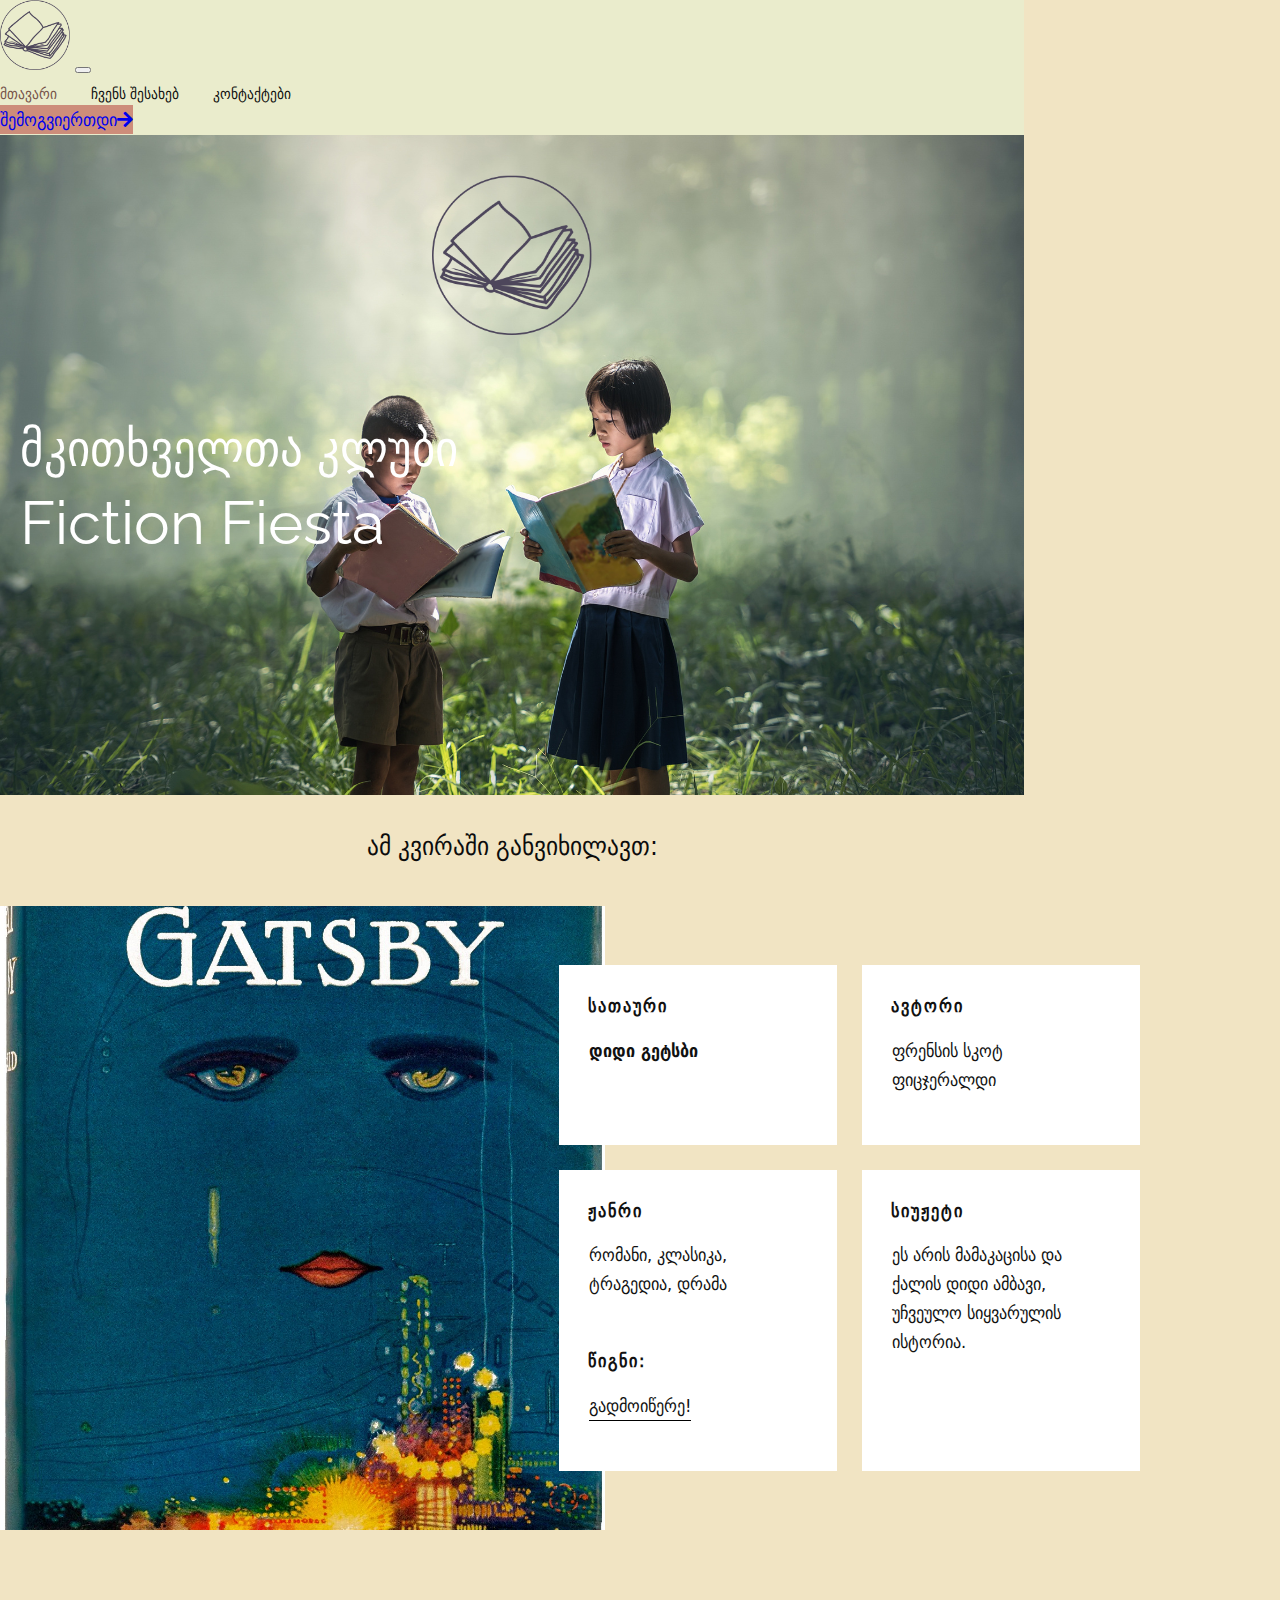
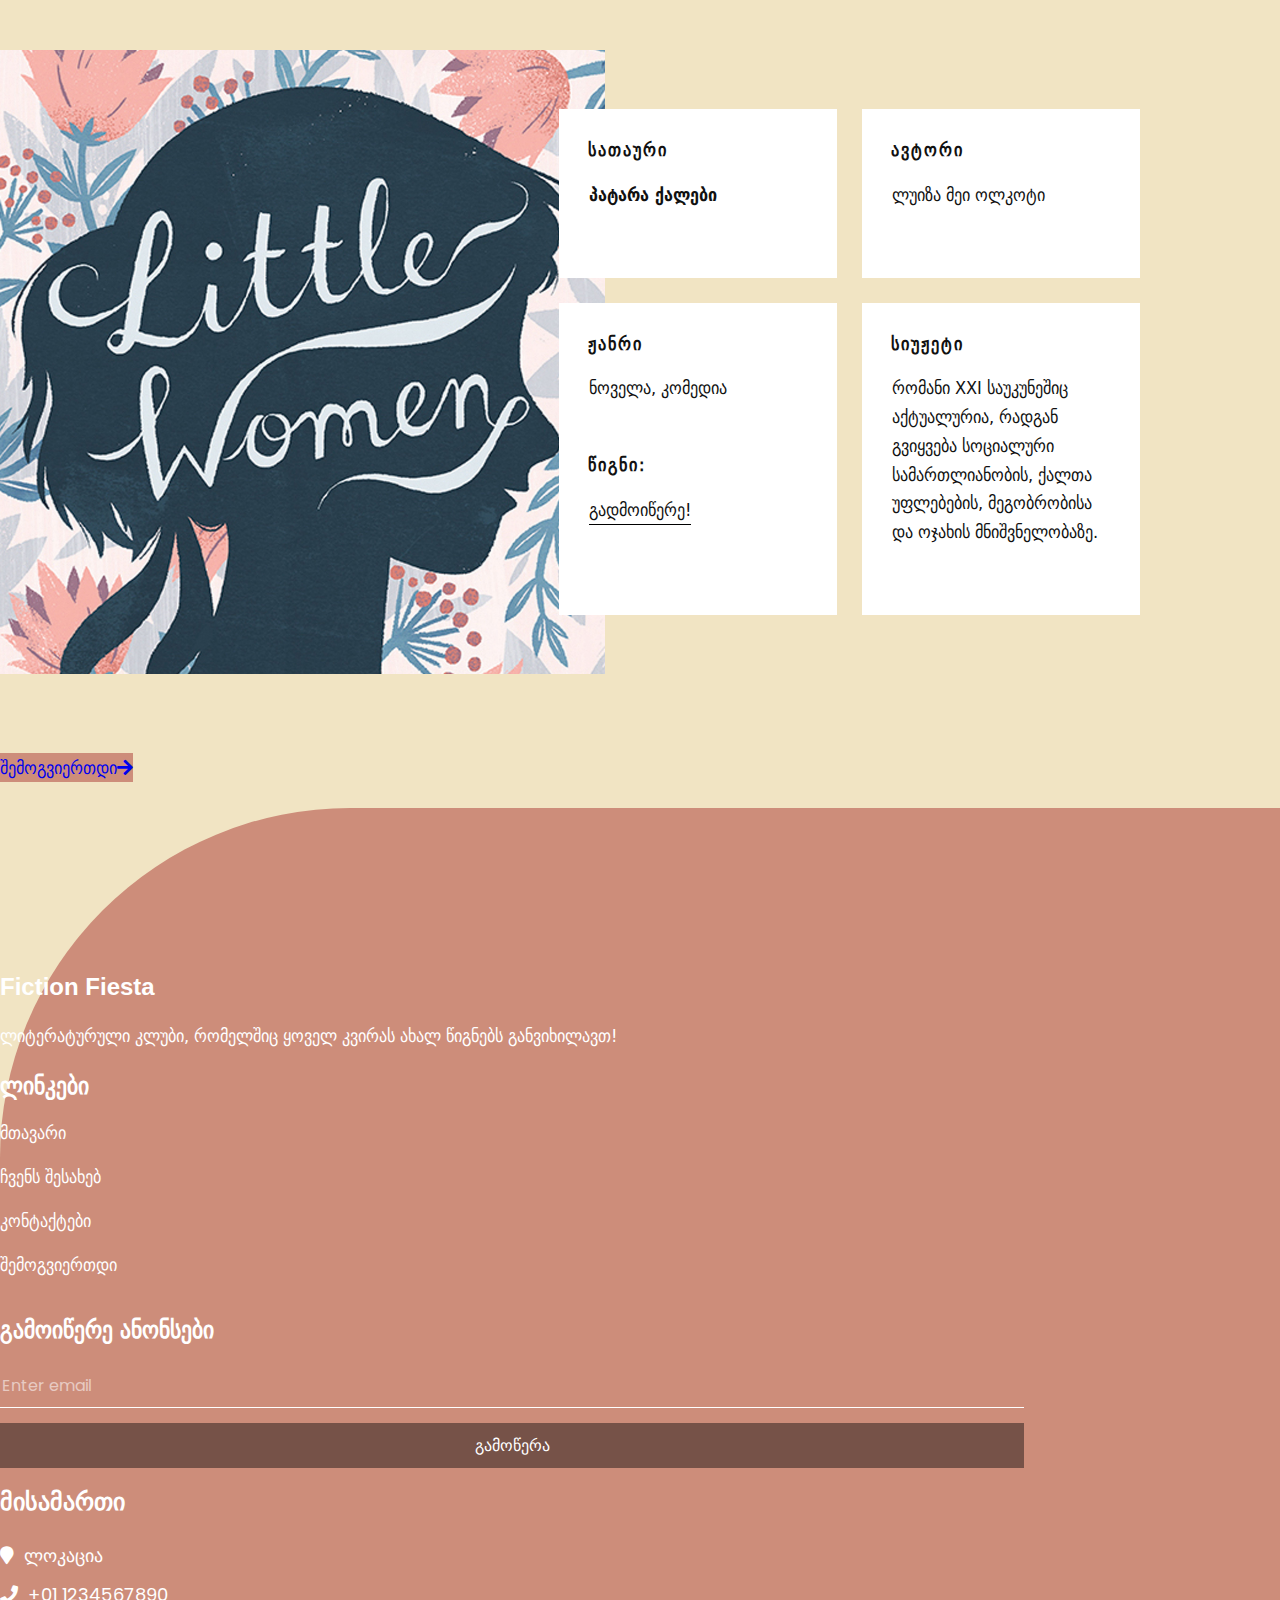
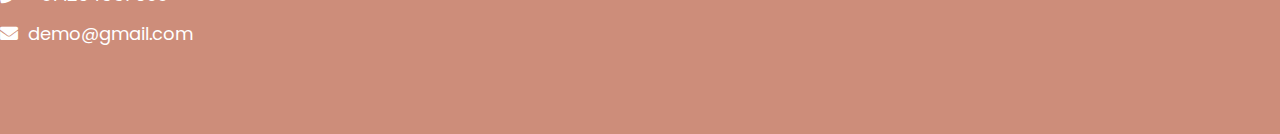
==== index.html @ 5c0d3846 "Adding" ====
<!DOCTYPE html>
<html lang="en">

<head>
  <meta charset="UTF-8">
  <meta name="viewport" content="width=device-width, initial-scale=1.0">
  <link href="https://cdn.jsdelivr.net/npm/bootstrap@5.3.2/dist/css/bootstrap.min.css" rel="stylesheet"
    integrity="sha384-T3c6CoIi6uLrA9TneNEoa7RxnatzjcDSCmG1MXxSR1GAsXEV/Dwwykc2MPK8M2HN" crossorigin="anonymous">
  <link href="https://cdnjs.cloudflare.com/ajax/libs/font-awesome/5.10.0/css/all.min.css" rel="stylesheet">
  <link rel="stylesheet" href="styles/nicepage.css">
  <link rel="stylesheet" href="styles/Главная.css">
  <link href="styles/style.css" rel="stylesheet" />
  
  <link href="style.css" rel="stylesheet" />
  
  <link rel="icon" type="image/x-icon" href="/images/logo.png">
  <title>Fistion Fiesta - მთავარი </title>
</head>

<body>
  <div class="container">
    <!-- Navbar Start -->
    <nav class="navbar navbar-expand-lg  navbar-light shadow sticky-top p-0">
      <a href="index.html" class="navbar-brand d-flex align-items-center text-center py-0 px-4 px-lg-5">
        <span><img src="images/logo.png" height="70px"></span>
      </a>
      <button type="button" class="navbar-toggler me-4" data-bs-toggle="collapse" data-bs-target="#navbarCollapse">
        <span class="navbar-toggler-icon"></span>
      </button>
      <div class="collapse navbar-collapse" id="navbarCollapse">
        <div class="navbar-nav ms-auto p-4 p-lg-0">
          <a href="index.html" class="nav-item nav-link active GEO">მთავარი</a>
          <a href="about.html" class="nav-item nav-link GEO">ჩვენს შესახებ</a>
          <a href="contact.html" class="nav-item nav-link GEO">კონტაქტები</a>
        </div>
        <a href="join.html" class="btn btn-primary rounded-0 py-4 px-lg-5 d-none d-lg-block GEO">შემოგვიერთდი<i
            class="fa fa-arrow-right ms-3"></i></a>
      </div>
    </nav>
    <!-- Navbar End -->
    <!-- Banner -->
    <div class="banner">
      <a href="index.html"><img src="images/logo.png" height="160px"></a>
      <div class="captions">
        <div class="companyNameGeo">მკითხველთა კლუბი</div>
        <div class="companyName">Fiction Fiesta</div>
      </div>
    </div>

    <div class="header GEO">ამ კვირაში განვიხილავთ: </div>

    <!-- Books -->
    <div data-home-page="Главная.html" data-home-page-title="Главная" data-path-to-root="./"
      data-include-products="false" class="u-body u-xl-mode bookReview" data-lang="ru">

      <section class="u-align-center u-clearfix u-valign-top-md u-section-1" id="carousel_4da0">
        <div class="u-clearfix u-sheet u-valign-bottom-sm u-valign-middle-xl u-sheet-1">
          <img class="u-expand-resize u-image u-image-1" src="images/TheGreatGatsby.jpg">
          <div class="u-list u-list-1">
            <div class="u-repeater u-repeater-1">
              <div class="u-align-left u-container-style u-list-item u-repeater-item u-white u-list-item-1">
                <div class="u-container-layout u-similar-container u-container-layout-1">
                  <h4 class="u-text u-text-1 GEO">სათაური</h4>
                  <p class="u-text u-text-2 GEO-bold">დიდი გეტსბი</p>
                </div>
              </div>
              <div class="u-align-left u-container-style u-list-item u-repeater-item u-video-cover u-white">
                <div class="u-container-layout u-similar-container u-container-layout-2">
                  <h4 class="u-text u-text-3 GEO">ავტორი</h4>
                  <p class="u-text u-text-4 GEO">ფრენსის სკოტ ფიცჯერალდი</p>
                </div>
              </div>
              <div class="u-align-left u-container-style u-list-item u-repeater-item u-video-cover u-white">
                <div class="u-container-layout u-similar-container u-container-layout-3">
                  <h4 class="u-text u-text-5 GEO">ჟანრი</h4>
                  <p class="u-text u-text-6 GEO"> რომანი, კლასიკა, ტრაგედია, დრამა
                  </p>
                  <br> <br>
                  <h4 class="u-text u-text-5 GEO">წიგნი:</h4>
                  <p class="u-text u-text-6 GEO"> <a href="books/TheGreatGatsby.pdf" class="u-active-none u-border-1 u-border-black u-border-no-left u-border-no-right u-border-no-top u-btn u-button-link u-button-style u-hover-none u-none u-text-body-color u-btn-1">გადმოიწერე!</a>
                  </p>
                </div>
              </div>
              <div class="u-align-left u-container-style u-list-item u-repeater-item u-video-cover u-white">
                <div class="u-container-layout u-similar-container u-container-layout-4">
                  <h4 class="u-text u-text-7 GEO">სიუჟეტი</h4>
                  <p class="u-text u-text-8 GEO"> ეს არის მამაკაცისა და ქალის დიდი ამბავი, უჩვეულო სიყვარულის ისტორია.
                  </p>
                </div>
              </div>
            </div>
          </div>
        </div>
      </section>
    </div>

    <div data-home-page="Главная.html" data-home-page-title="Главная" data-path-to-root="./"
      data-include-products="false" class="u-body u-xl-mode bookReview" data-lang="ru">

      <section class="u-align-center u-clearfix u-valign-top-md u-section-1" id="carousel_4da0">
        <div class="u-clearfix u-sheet u-valign-bottom-sm u-valign-middle-xl u-sheet-1">
          <img class="u-expand-resize u-image u-image-1" src="images/LittleWomen.jpg">
          <div class="u-list u-list-1">
            <div class="u-repeater u-repeater-1">
              <div class="u-align-left u-container-style u-list-item u-repeater-item u-white u-list-item-1">
                <div class="u-container-layout u-similar-container u-container-layout-1">
                  <h4 class="u-text u-text-1 GEO">სათაური</h4>
                  <p class="u-text u-text-2 GEO-bold">პატარა ქალები</p>
                </div>
              </div>
              <div class="u-align-left u-container-style u-list-item u-repeater-item u-video-cover u-white">
                <div class="u-container-layout u-similar-container u-container-layout-2">
                  <h4 class="u-text u-text-3 GEO">ავტორი</h4>
                  <p class="u-text u-text-4 GEO">ლუიზა მეი ოლკოტი</p>
                </div>
              </div>
              <div class="u-align-left u-container-style u-list-item u-repeater-item u-video-cover u-white">
                <div class="u-container-layout u-similar-container u-container-layout-3">
                  <h4 class="u-text u-text-5 GEO">ჟანრი</h4>
                  <p class="u-text u-text-6 GEO"> ნოველა, კომედია
                  </p>
                  <br> <br>
                  <h4 class="u-text u-text-5 GEO">წიგნი:</h4>
                  <p class="u-text u-text-6 GEO"> <a href="books/LittleWomen.pdf" class="u-active-none u-border-1 u-border-black u-border-no-left u-border-no-right u-border-no-top u-btn u-button-link u-button-style u-hover-none u-none u-text-body-color u-btn-1">გადმოიწერე!</a>
                  </p>
                </div>
              </div>
              <div class="u-align-left u-container-style u-list-item u-repeater-item u-video-cover u-white">
                <div class="u-container-layout u-similar-container u-container-layout-4">
                  <h4 class="u-text u-text-7 GEO">სიუჟეტი</h4>
                  <p class="u-text u-text-8 GEO"> რომანი XXI საუკუნეშიც აქტუალურია, რადგან გვიყვება სოციალური სამართლიანობის, ქალთა უფლებების, მეგობრობისა და ოჯახის მნიშვნელობაზე.
                  </p>
                </div>
              </div>
            </div>
          </div>
        </div>
      </section>
    </div>

    <a href="join.html" class="btn btn-primary rounded-0 py-4 px-lg-5 d-none d-lg-block GEO" id="second">შემოგვიერთდი<i
      class="fa fa-arrow-right ms-3"></i></a>


  </div>
  
  <br>
    <div class="footer_container">
      <!-- info section -->

      <section class="info_section ">
        <div class="container">
          <div class="row">
            <div class="col-md-6 col-lg-3 ">
              <div class="info_detail">
                <h4>
                  Fiction Fiesta
                </h4>
                <p class="GEO">
                  ლიტერატურული კლუბი, რომელშიც ყოველ კვირას ახალ წიგნებს განვიხილავთ!
                </p>
              </div>
            </div>
            <div class="col-md-6 col-lg-2 mx-auto">
              <div class="info_link_box">
                <h4 class="GEO">
                  ლინკები
                </h4>
                <div class="info_links">
                  <a class="GEO" href="index.html">
                    მთავარი
                  </a>
                  <a class="GEO" href="about.html">
                    ჩვენს შესახებ
                  </a>
                  <a class="GEO" href="contact.html">
                    კონტაქტები
                  </a>
                  <a class="GEO" href="contact.html">
                    შემოგვიერთდი
                  </a>
                </div>
              </div>
            </div>
            <div class="col-md-6 col-lg-3 ">
              <h4 class="GEO">
                გამოიწერე ანონსები
              </h4>
              <form action="#">
                <input type="text" placeholder="Enter email" />
                <button type="submit">
                  გამოწერა
                </button>
              </form>
            </div>
            <div class="col-md-6 col-lg-3 mb-0 ml-auto">
              <div class="info_contact">
                <h4>
                  მისამართი
                </h4>
                <div class="contact_link_box">
                  <a href="contact.html">
                    <i class="fa fa-map-marker" aria-hidden="true"></i>
                    <span>
                      ლოკაცია
                    </span>
                  </a>
                  <a href="">
                    <i class="fa fa-phone" aria-hidden="true"></i>
                    <span>
                       +01 1234567890
                    </span>
                  </a>
                  <a href="">
                    <i class="fa fa-envelope" aria-hidden="true"></i>
                    <span>
                      demo@gmail.com
                    </span>
                  </a>
                </div>
              </div>
              <div class="info_social">
                <iframe src="https://www.facebook.com/plugins/like.php?href=https%3A%2F%2Fwww.facebook.com%2FliteratureByOmar&width=450&layout&action&size&share=false&height=35&appId" width="450" height="35" style="border:none;overflow:hidden" scrolling="no" frameborder="0" allowfullscreen="true" allow="autoplay; clipboard-write; encrypted-media; picture-in-picture; web-share"></iframe>
              </div>
            </div>
          </div>
        </div>
      </section>

      <br>
    </div>

    
</body>

</html>
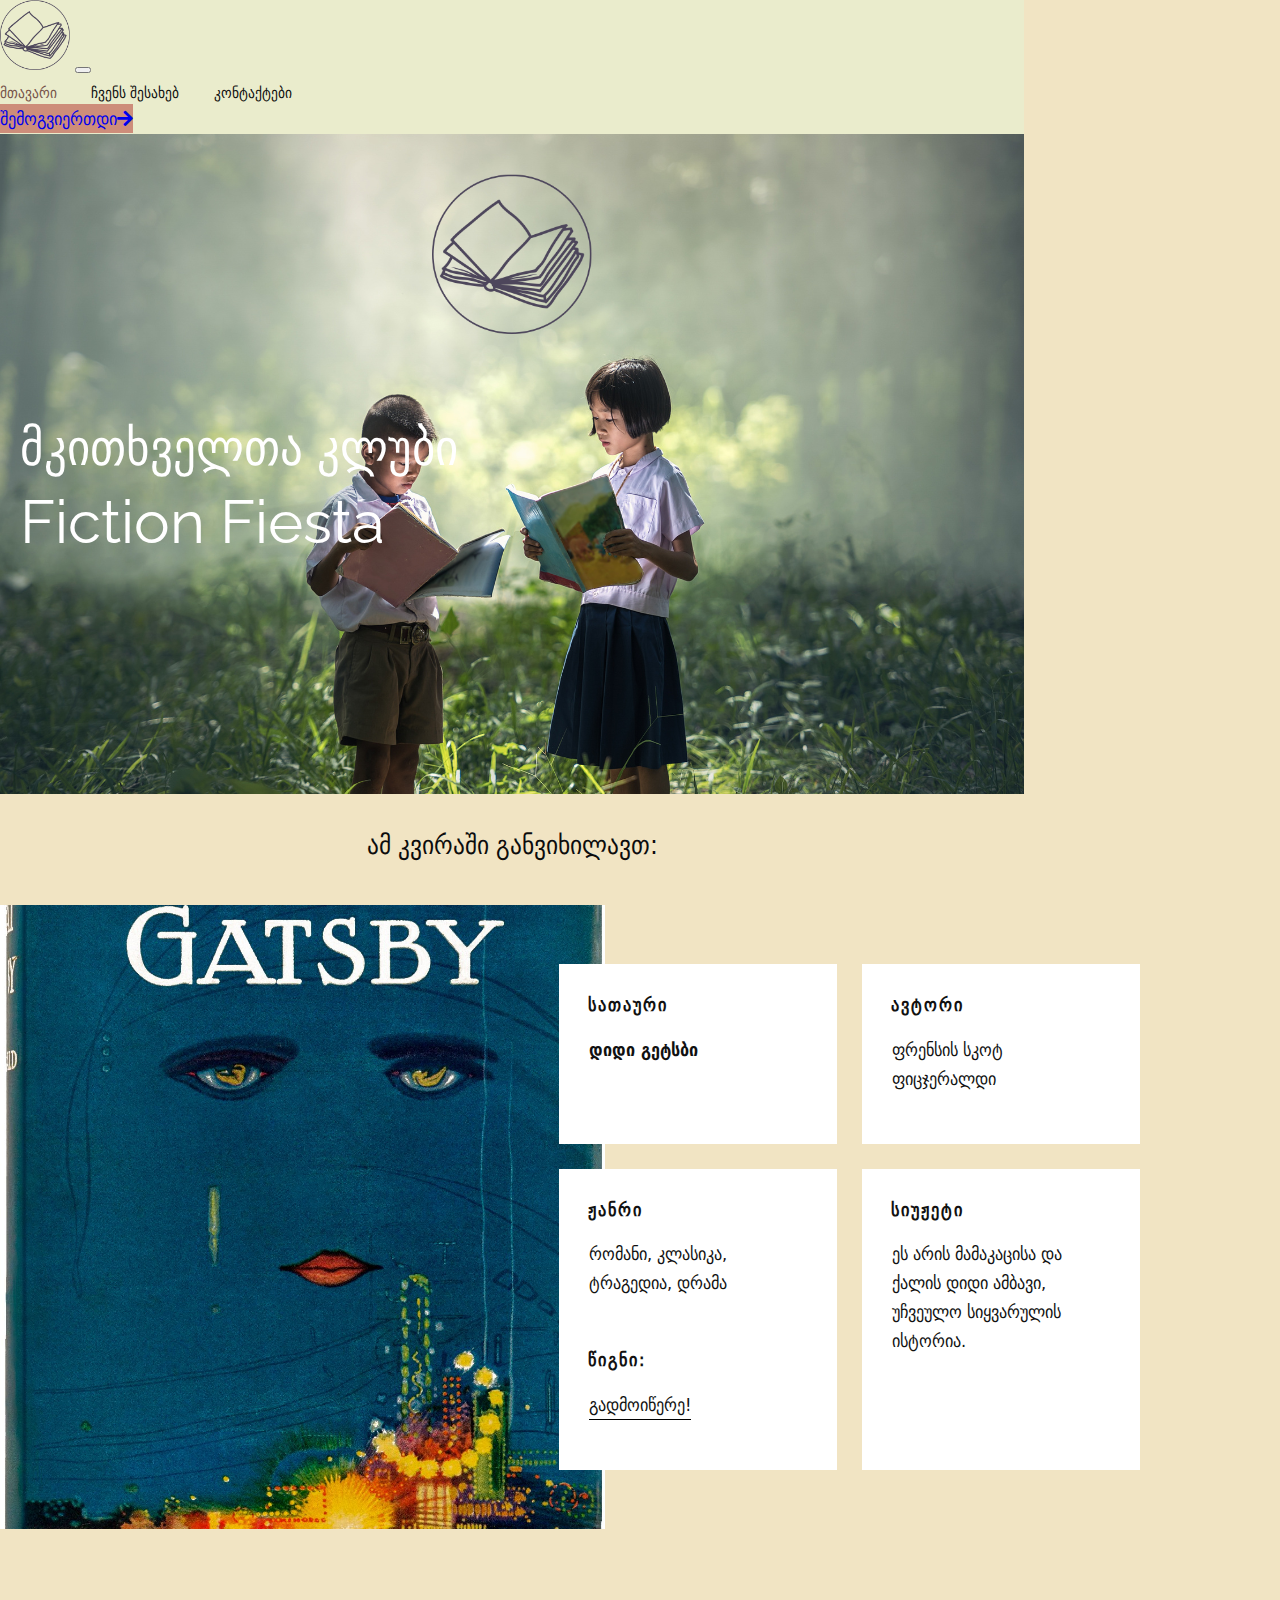
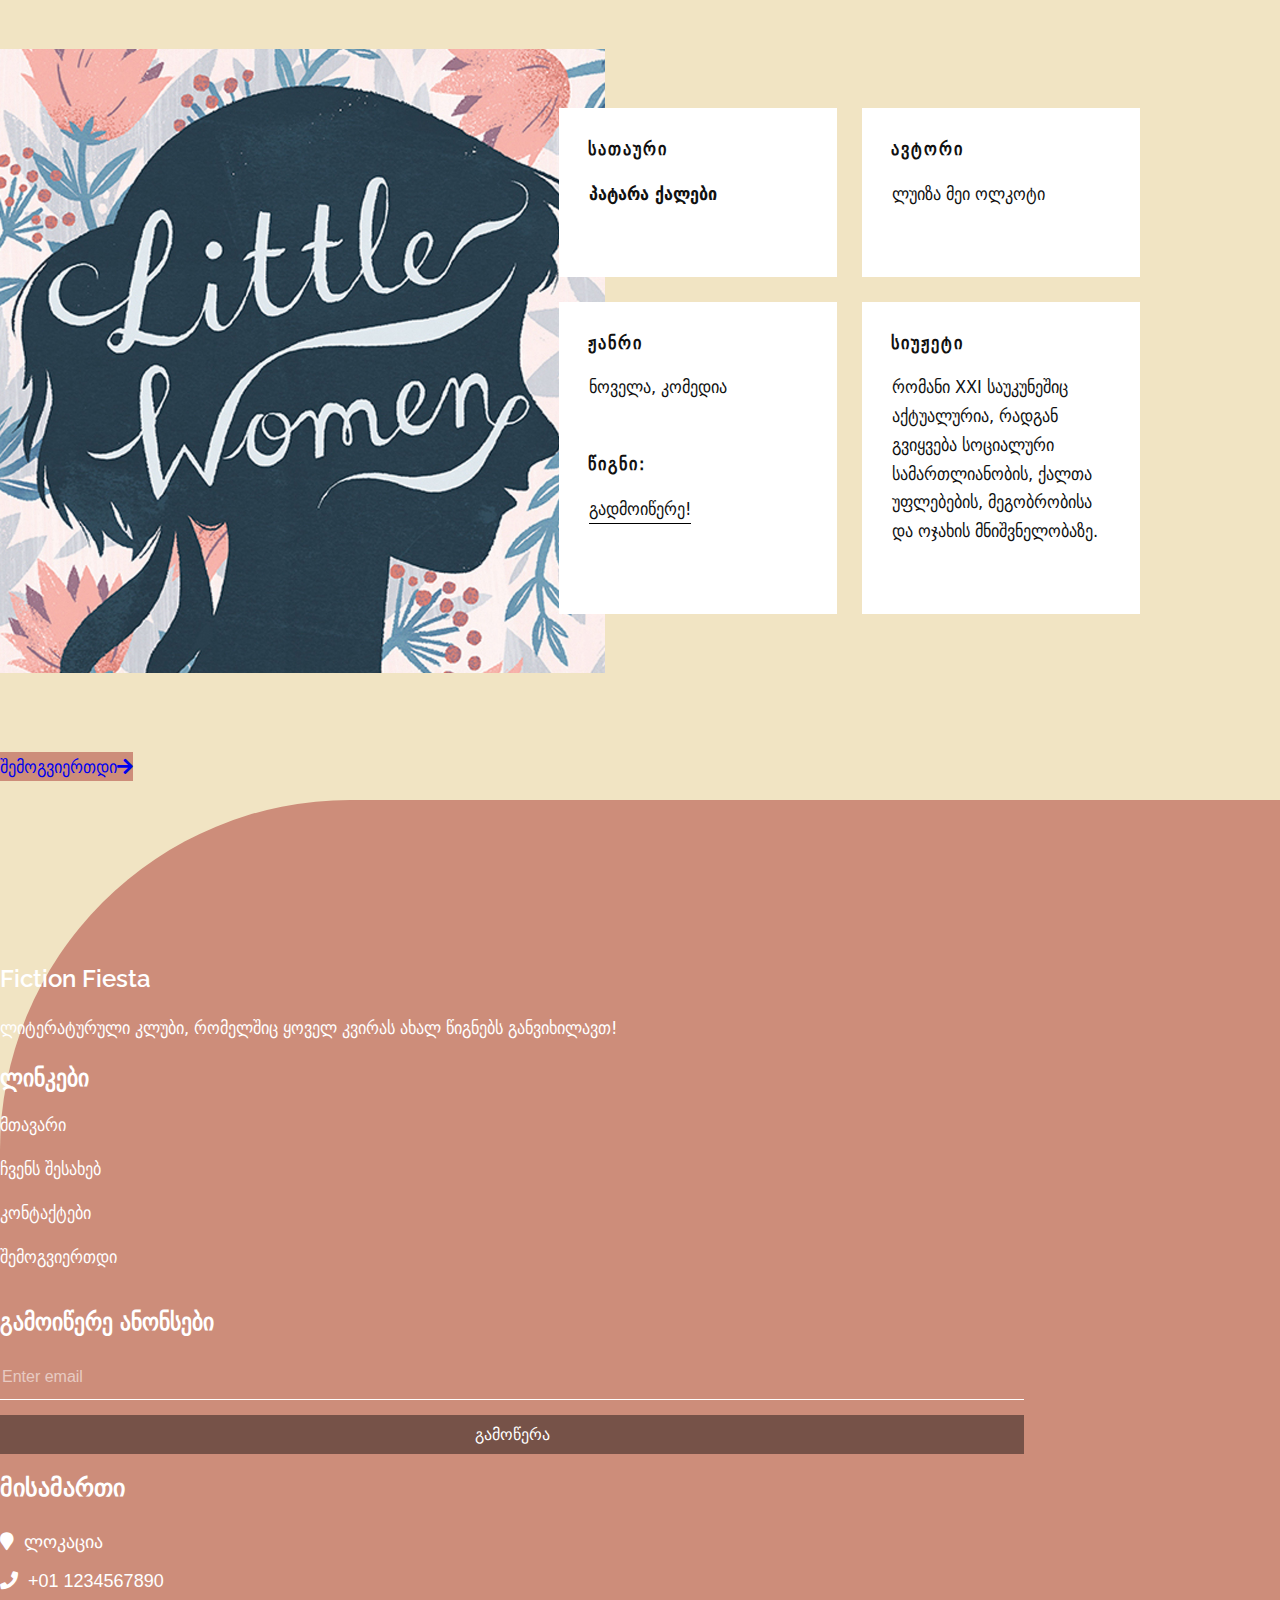
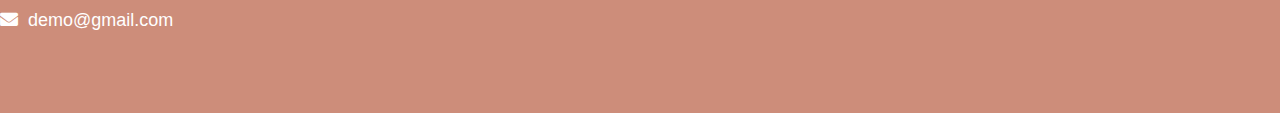
==== commit 5569ac85: "Commiting changes" ====
--- a/index.html
+++ b/index.html
@@ -33,7 +33,7 @@
           <a href="about.html" class="nav-item nav-link GEO">ჩვენს შესახებ</a>
           <a href="contact.html" class="nav-item nav-link GEO">კონტაქტები</a>
         </div>
-        <a href="join.html" class="btn btn-primary rounded-0 py-4 px-lg-5 d-none d-lg-block GEO">შემოგვიერთდი<i
+        <a href="./join.html" class="btn btn-primary rounded-0 py-4 px-lg-5 d-none d-lg-block GEO">შემოგვიერთდი<i
             class="fa fa-arrow-right ms-3"></i></a>
       </div>
     </nav>
@@ -153,7 +153,7 @@
           <div class="row">
             <div class="col-md-6 col-lg-3 ">
               <div class="info_detail">
-                <h4>
+                <h4 class="ENG">
                   Fiction Fiesta
                 </h4>
                 <p class="GEO">
@@ -176,7 +176,7 @@
                   <a class="GEO" href="contact.html">
                     კონტაქტები
                   </a>
-                  <a class="GEO" href="contact.html">
+                  <a class="GEO" href="join.html">
                     შემოგვიერთდი
                   </a>
                 </div>
--- a/styles/style.css
+++ b/styles/style.css
@@ -1,6 +1,5 @@
 @import url("https://fonts.googleapis.com/css2?family=Poppins:wght@400;600;700&display=swap");
 body {
-  font-family: "Poppins", sans-serif;
   color: #0c0c0c;
   background-color: #ffffff;
   overflow-x: hidden;
--- a/style.css
+++ b/style.css
@@ -23,6 +23,22 @@
     --secondary: #EAECCC;
     --primary: #CD8D7A;
 }
+
+.GEO{
+    font-family: GeoFont !important;
+}
+
+.GEO-bold{
+    font-family: GeoFontBold;
+}
+.GEO-italic{
+    font-family: GeoFontItalic;
+}
+
+.ENG{
+    font-family: Font !important;
+}
+
 body{
     background-color: var(--background) !important;
 }
@@ -109,16 +125,7 @@
     background-color: var(--background) !important;
 }
 
-.GEO{
-    font-family: GeoFont !important;
-}
 
-.GEO-bold{
-    font-family: GeoFontBold;
-}
-.GEO-italic{
-    font-family: GeoFontItalic;
-}
 .u-image{
     margin-top: 20px !important
 }
